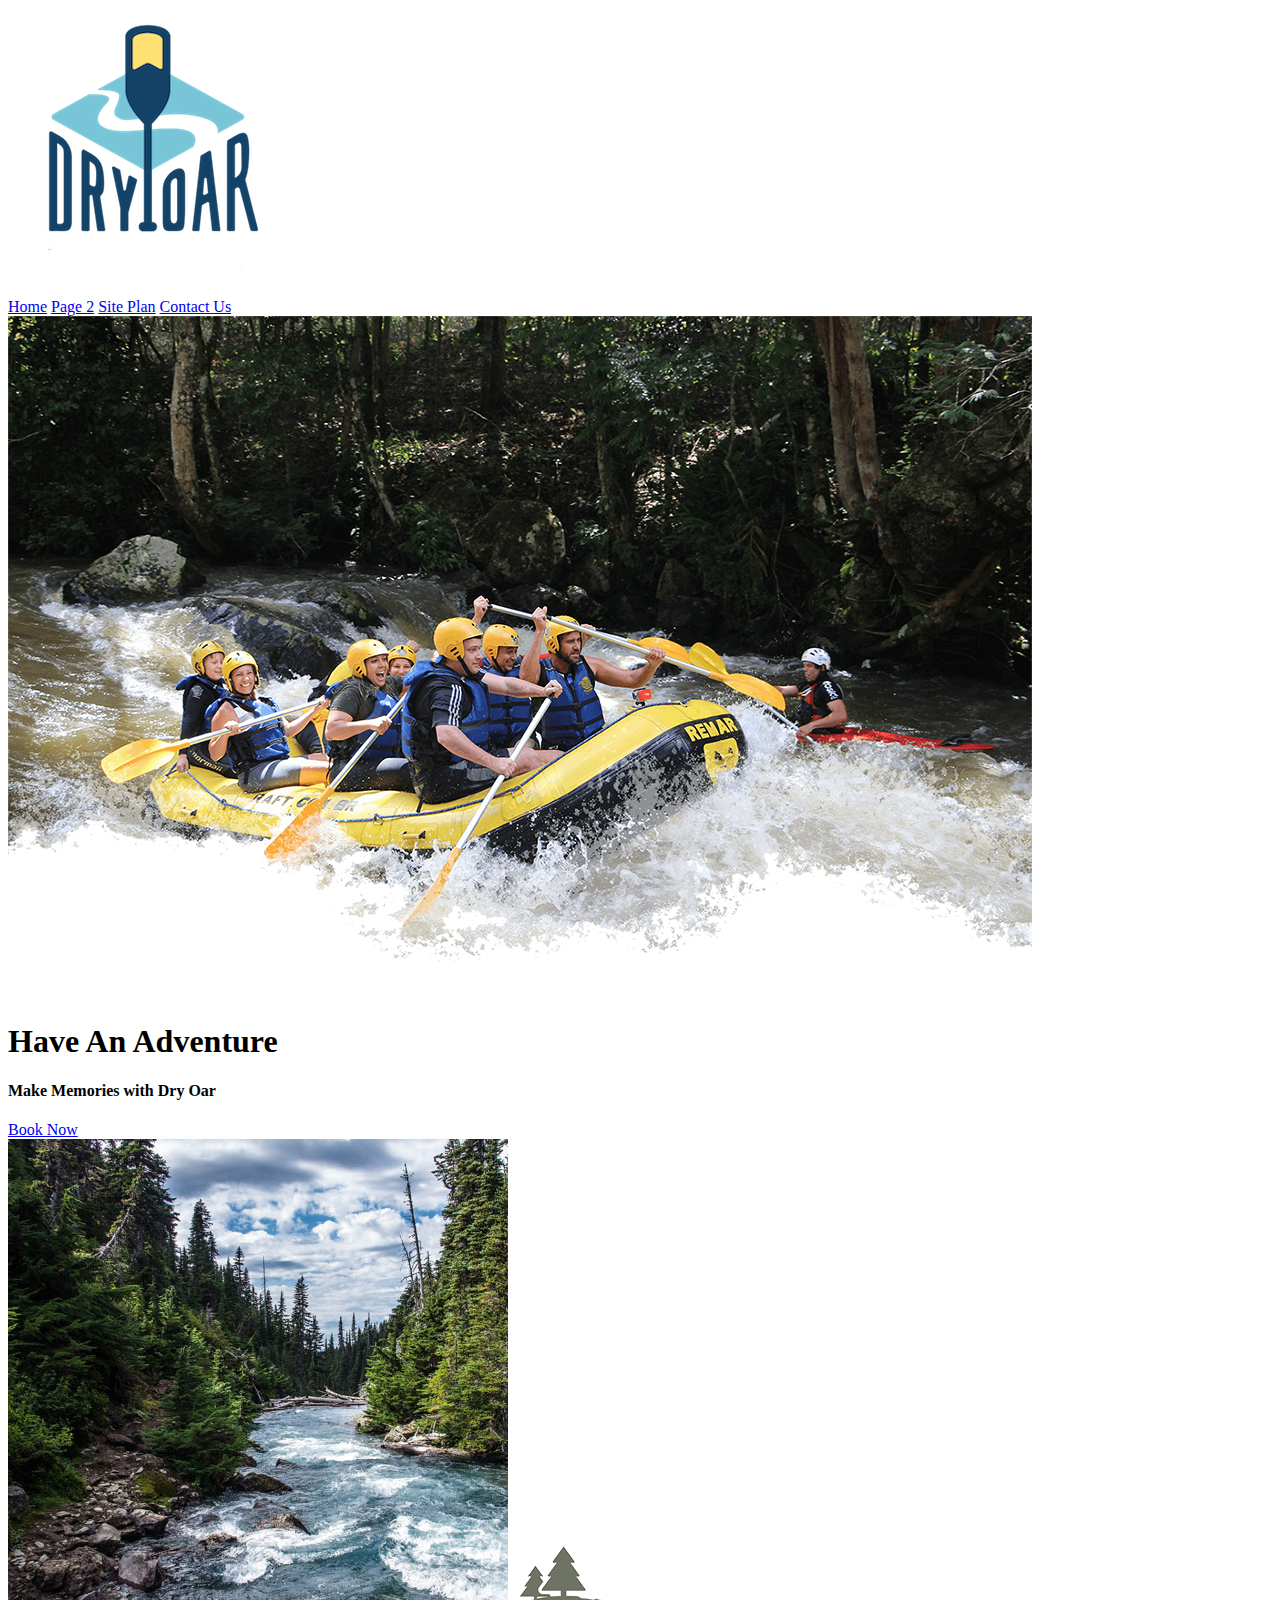
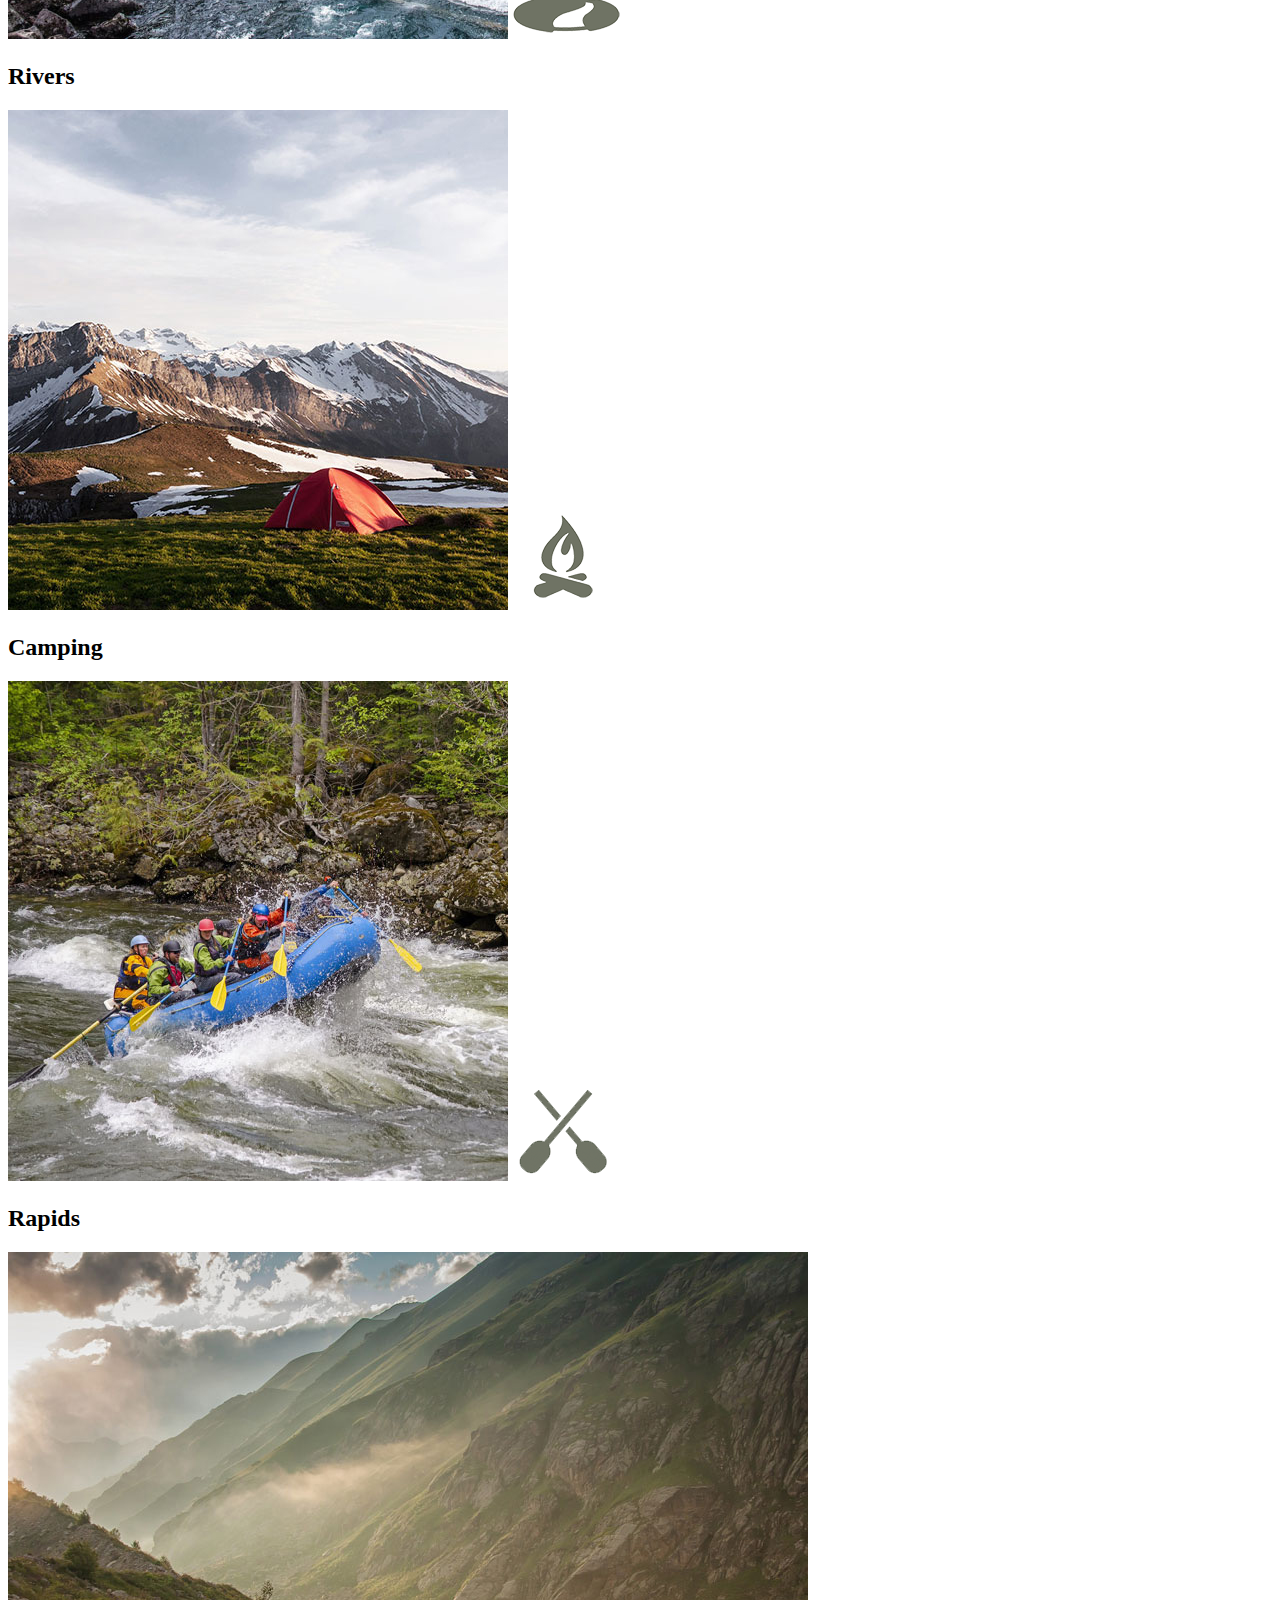
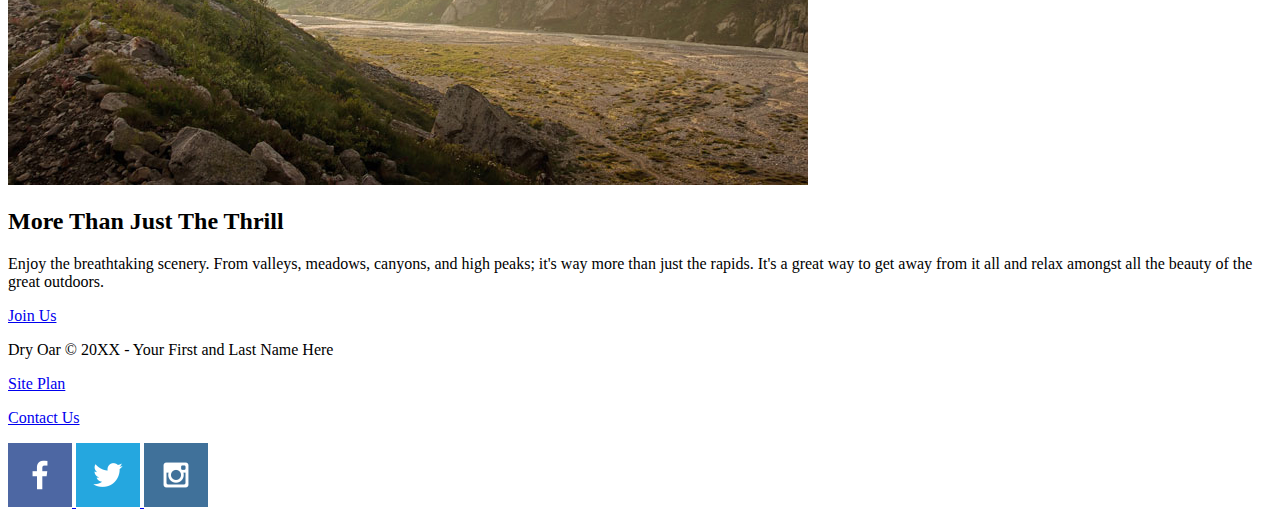
==== index.html @ d39adbf2 "created html for page body and added images" ====
<!DOCTYPE html>
<html lang="en">
<head>
    <meta charset="UTF-8">
    <meta http-equiv="X-UA-Compatible" content="IE=edge">
    <meta name="viewport" content="width=device-width, initial-scale=1.0">
    <title>Rafting Vacations</title>
</head>
<body>
<header>
    <a id="logo_link" href="index.html">
        <img class="logo" src = "images/logo.png", alt="our logo">
    </a>
    <nav>
        <a href="index.html">Home</a>
        <a href="#">Page 2</a>
        <a href="site-plan-rafting.html">Site Plan</a>
        <a href="contact.html">Contact Us</a>
    </nav>
</header>
<div id="hero">
    <div id="hero-box">
        <img id="hero-img" src="images/hero.png" alt="Enjoy Rafting Today!">
    </div>
    <section id="hero-msg">
        <h1 class="home-title">Have An Adventure</h1>
        <h4>Make Memories with Dry Oar </h4>
        <div class='button-box'>
            <a class='book' href="contactus.html">Book Now</a>
        </div>
    </section>
</div>
<main class="home-grid">
    <section class="rivers-card">
        <img class="card-img" src="images/rivers.jpg" alt="river in forest">
        <img class="icon" src="images/river_icon.png" alt="river icon">
        <h2>Rivers</h2>
    </section>
    <section class="camping-card">
        <img class="card-img" src="images/camping.jpg" alt="tent in mountains">
        <img class="icon" src="images/fire_icon.png" alt="fire icon">
        <h2>Camping</h2>
    </section>
    <section class="rapids-card">
        <img class="card-img" src="images/rapids.jpg" alt="rafting boat">
        <img class="icon" src="images/oars.png" alt="oars icon">
        <h2>Rapids</h2>
    </section>
    <img class="mountains" src="images/mountains.jpg" alt="Misty mountains">
    <section class="msg">
        <h2>More Than Just The Thrill</h2>
        <p>Enjoy the breathtaking scenery. From valleys, meadows, canyons, and high peaks; it's way more than just the rapids. It's a great way to get away from it all and relax amongst all the beauty of the great outdoors. </p>
        <a class='join' href="rivers.html">Join Us</a>
    </section>

</main>
<footer>
    <p>Dry Oar &copy; 20XX - Your First and Last Name Here</p>
    <p><a href="site-plan-rafting.html">Site Plan</a></p>
    <p><a href="contactus.html">Contact Us</a></p>
    <div class="social">
        <a href="https://facebook.com">
            <img src="images/facebook.png" alt="fb icon">
        </a>
        <a href="https://twitter.com">
            <img src="images/twitter.png" alt="twitter icon">
        </a>
        <a href="https://instagram.com">
            <img src="images/instagram.png" alt="instagram icon">
        </a>
    </div>
</footer>
</body>
</html>
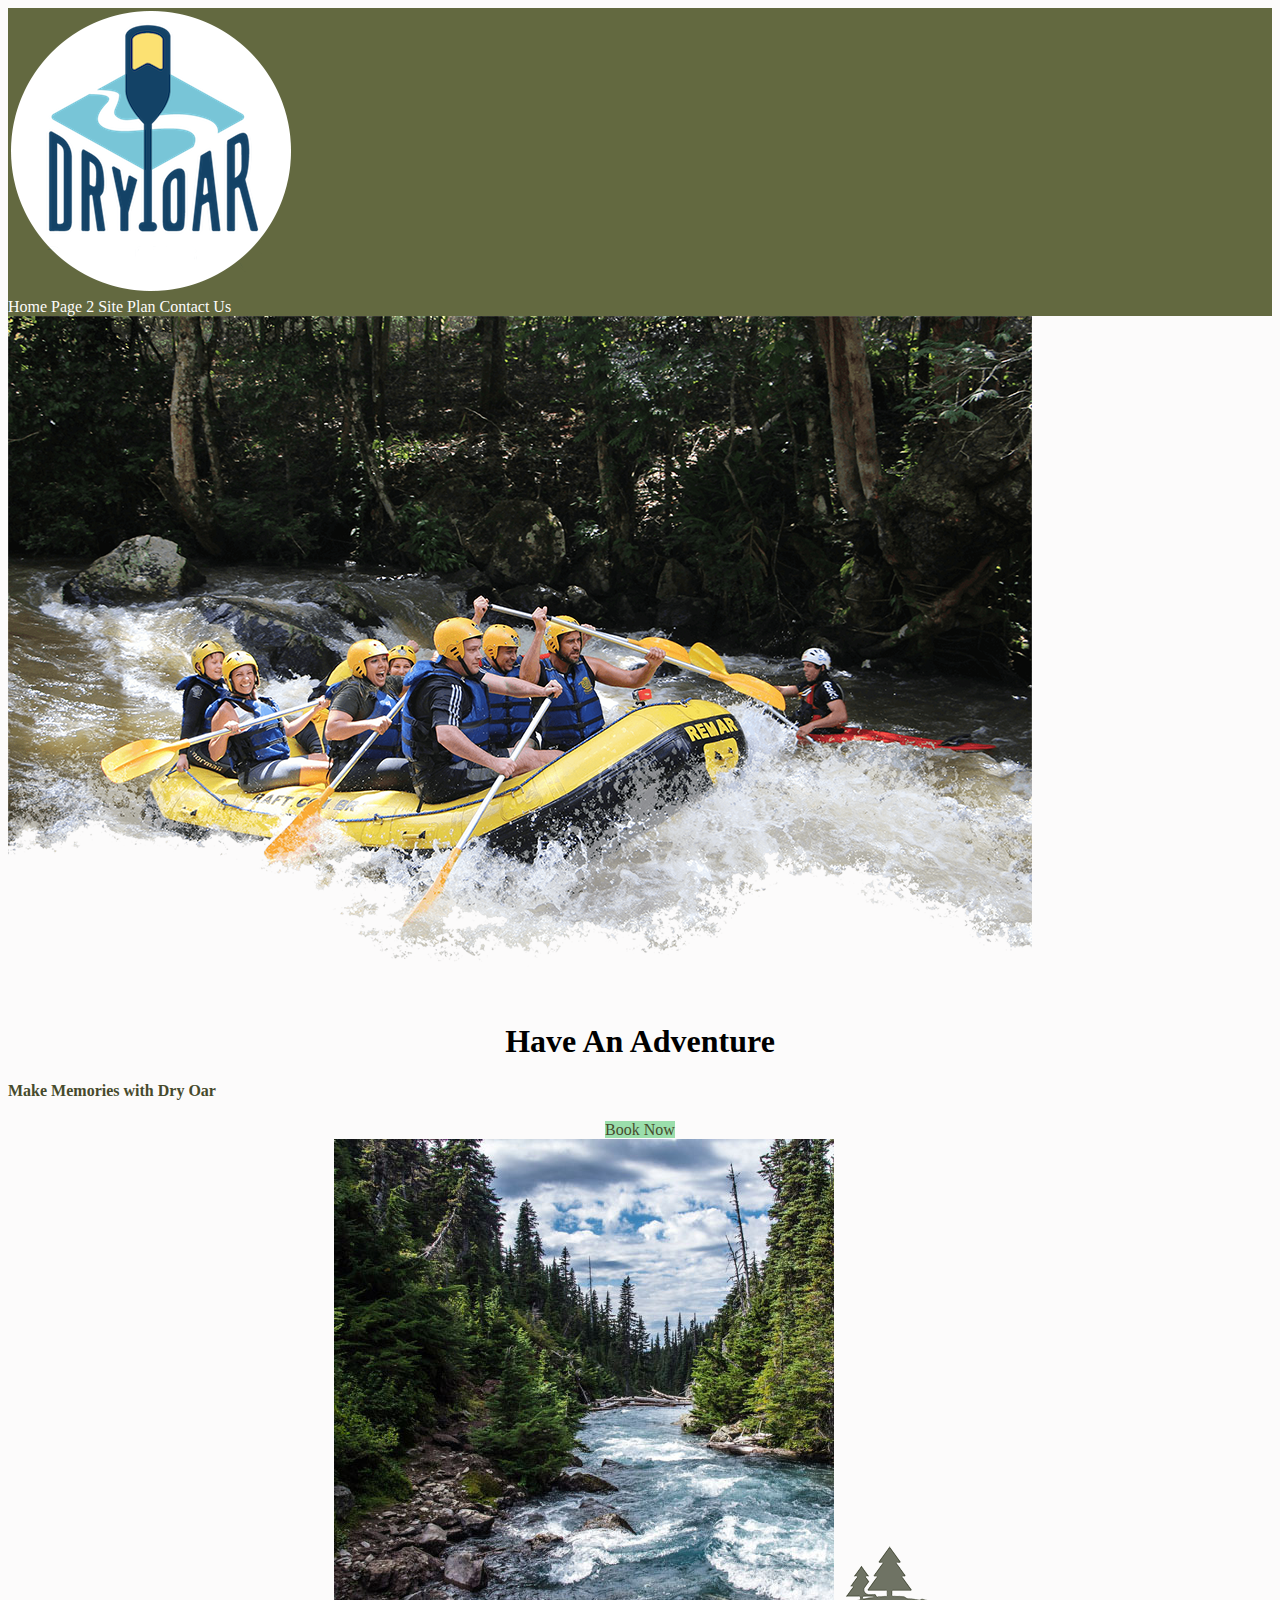
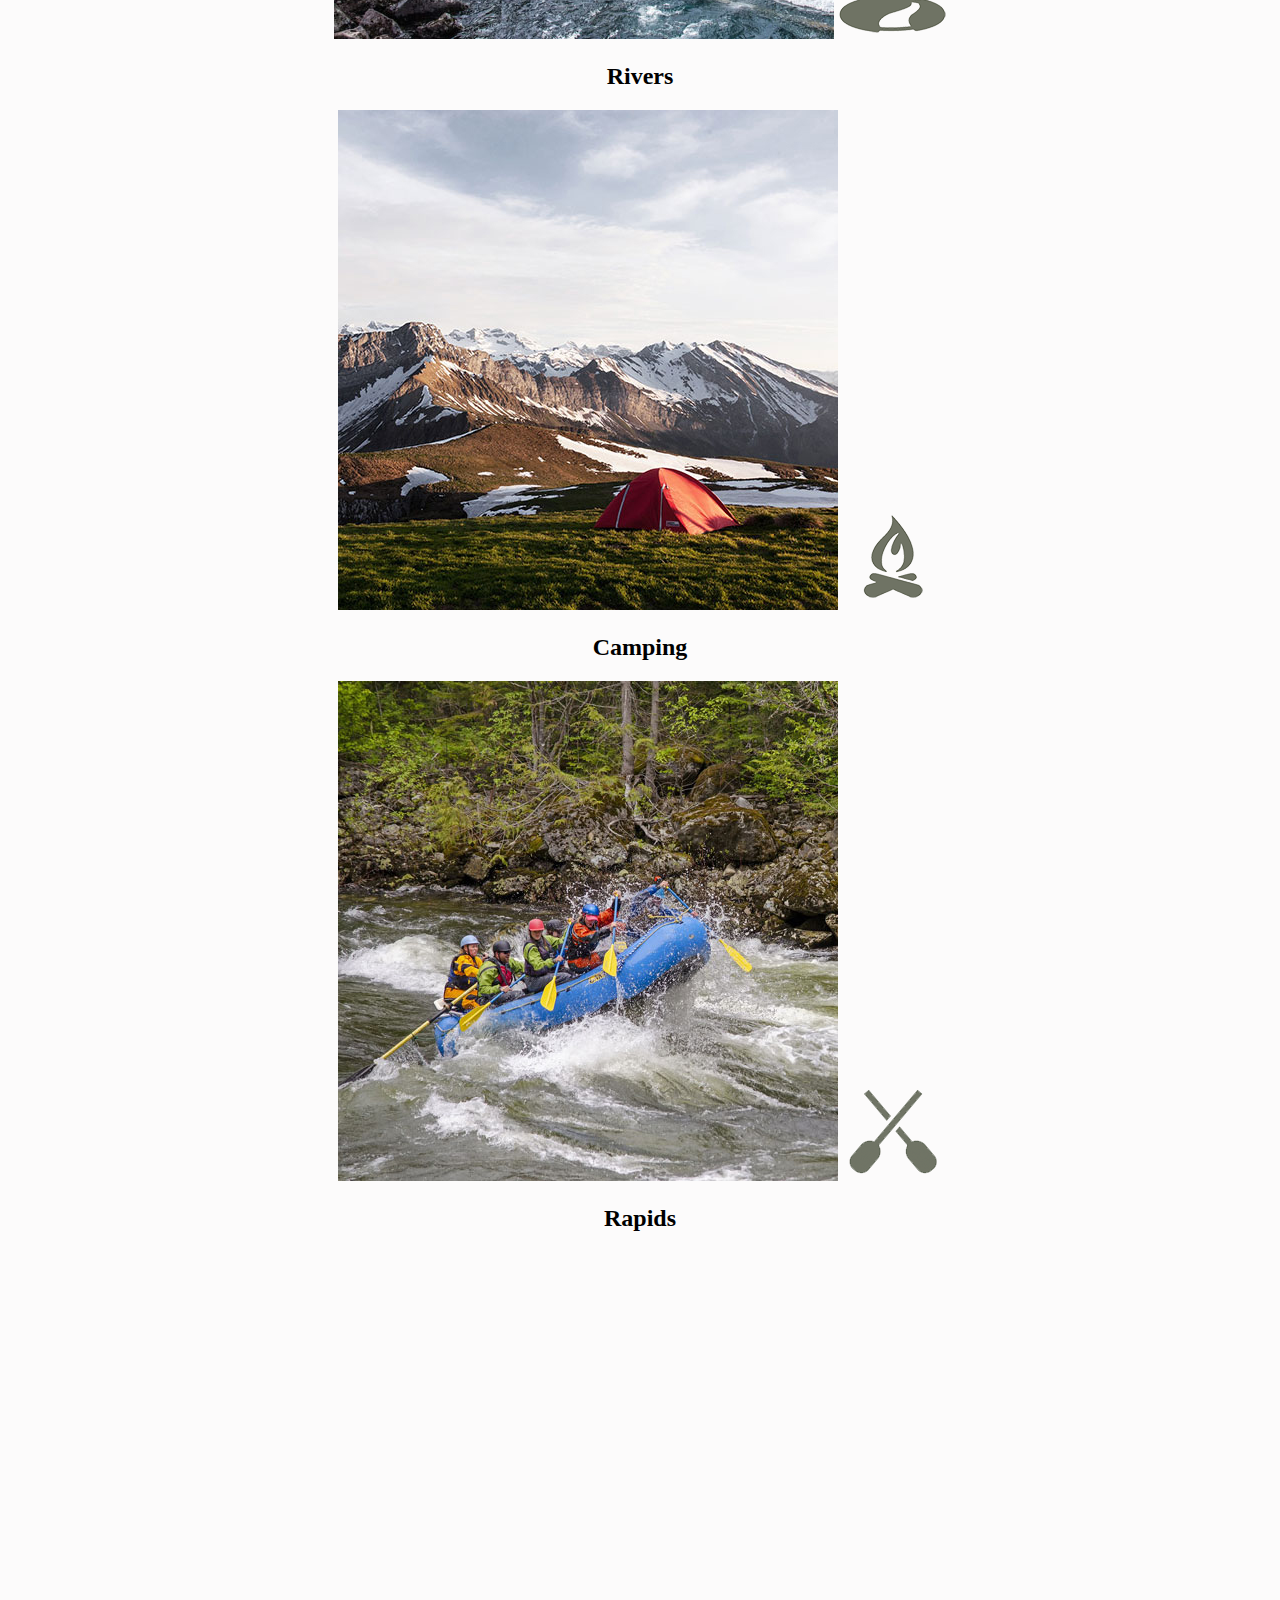
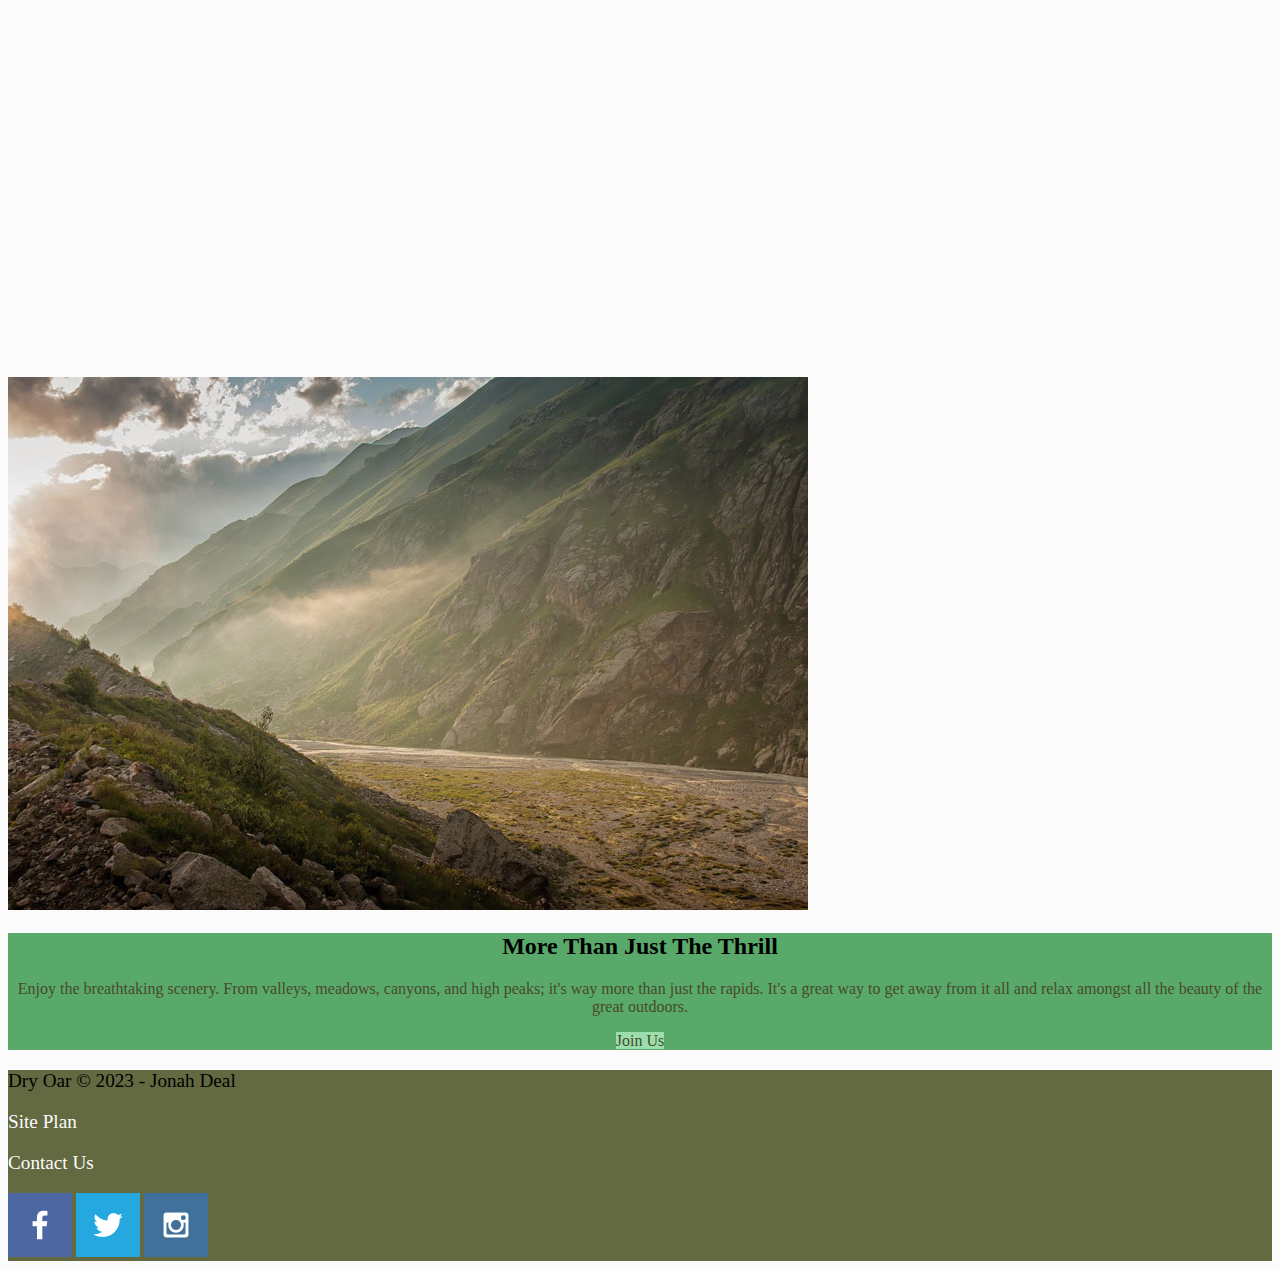
==== commit 26c4e57b: "coloring and some centering" ====
--- a/index.html
+++ b/index.html
@@ -5,8 +5,10 @@
     <meta http-equiv="X-UA-Compatible" content="IE=edge">
     <meta name="viewport" content="width=device-width, initial-scale=1.0">
     <title>Rafting Vacations</title>
+    <link rel="stylesheet" href="styles/styles.css">
 </head>
 <body>
+<div id="content">
 <header>
     <a id="logo_link" href="index.html">
         <img class="logo" src = "images/logo.png", alt="our logo">
@@ -46,26 +48,27 @@
         <img class="icon" src="images/oars.png" alt="oars icon">
         <h2>Rapids</h2>
     </section>
+    <div id="background"></div>
     <img class="mountains" src="images/mountains.jpg" alt="Misty mountains">
     <section class="msg">
         <h2>More Than Just The Thrill</h2>
         <p>Enjoy the breathtaking scenery. From valleys, meadows, canyons, and high peaks; it's way more than just the rapids. It's a great way to get away from it all and relax amongst all the beauty of the great outdoors. </p>
         <a class='join' href="rivers.html">Join Us</a>
     </section>
-
+</div>
 </main>
 <footer>
-    <p>Dry Oar &copy; 20XX - Your First and Last Name Here</p>
+    <p>Dry Oar &copy; 2023 - Jonah Deal</p>
     <p><a href="site-plan-rafting.html">Site Plan</a></p>
     <p><a href="contactus.html">Contact Us</a></p>
     <div class="social">
-        <a href="https://facebook.com">
+        <a href="https://facebook.com" target="_blank">
             <img src="images/facebook.png" alt="fb icon">
         </a>
-        <a href="https://twitter.com">
+        <a href="https://twitter.com" target="_blank">
             <img src="images/twitter.png" alt="twitter icon">
         </a>
-        <a href="https://instagram.com">
+        <a href="https://instagram.com" target="_blank">
             <img src="images/instagram.png" alt="instagram icon">
         </a>
     </div>
--- a/styles/styles.css
+++ b/styles/styles.css
@@ -0,0 +1,82 @@
+:root {
+    /* Define some names */
+    --primary-color: #474A2C   ;
+    --secondary-color: #636940 ;
+    --accent1-color: #59A96A;
+    --accent2-color: #9BDEAC;
+    --accent3-color: #B4E7CE;
+    --offwhite: #fcfbfb
+}
+
+#content {
+    max-width: 1600px;
+    margin: 0 auto;
+}
+header {
+    background-color: var(--secondary-color);
+}
+body {
+    background-color: var(--offwhite);
+
+}
+footer {
+    background-color: var(--secondary-color);
+}
+footer a {
+    text-decoration: none;
+    color: var(--offwhite);
+}
+footer p {
+    font-size: 1.2em;
+}
+footer a:hover {
+    color: var(--accent3-color);
+}
+footer p a:hover {
+    text-decoration: underline;
+}
+nav a {
+    text-align: center;
+    text-decoration: none;
+    color: var(--offwhite);
+}
+nav a:hover {
+    background-color: var(--accent3-color);
+    color: var(--primary-color)
+}
+.book, .join {
+    text-decoration: none;
+    background-color: var(--accent2-color);
+    color: var(--primary-color)
+
+}
+.book:hover, .join:hover {
+    background-color: var(--accent3-color);
+    color: var(--primary-color)
+}
+.msg {
+    background-color: var(--accent1-color);
+}
+.msg h2
+.home-title {
+    color: var(--primary-color);
+}
+.msg p {
+    color: var(--primary-color);
+}
+h4 {
+    color: var(--primary-color);
+}
+
+#hero-msg h1, hero-msg h4 {
+    text-align: center;
+}
+.button-box {
+    text-align: center;
+}
+main section {
+    text-align: center;
+}
+#background {
+    height: 725px;
+}
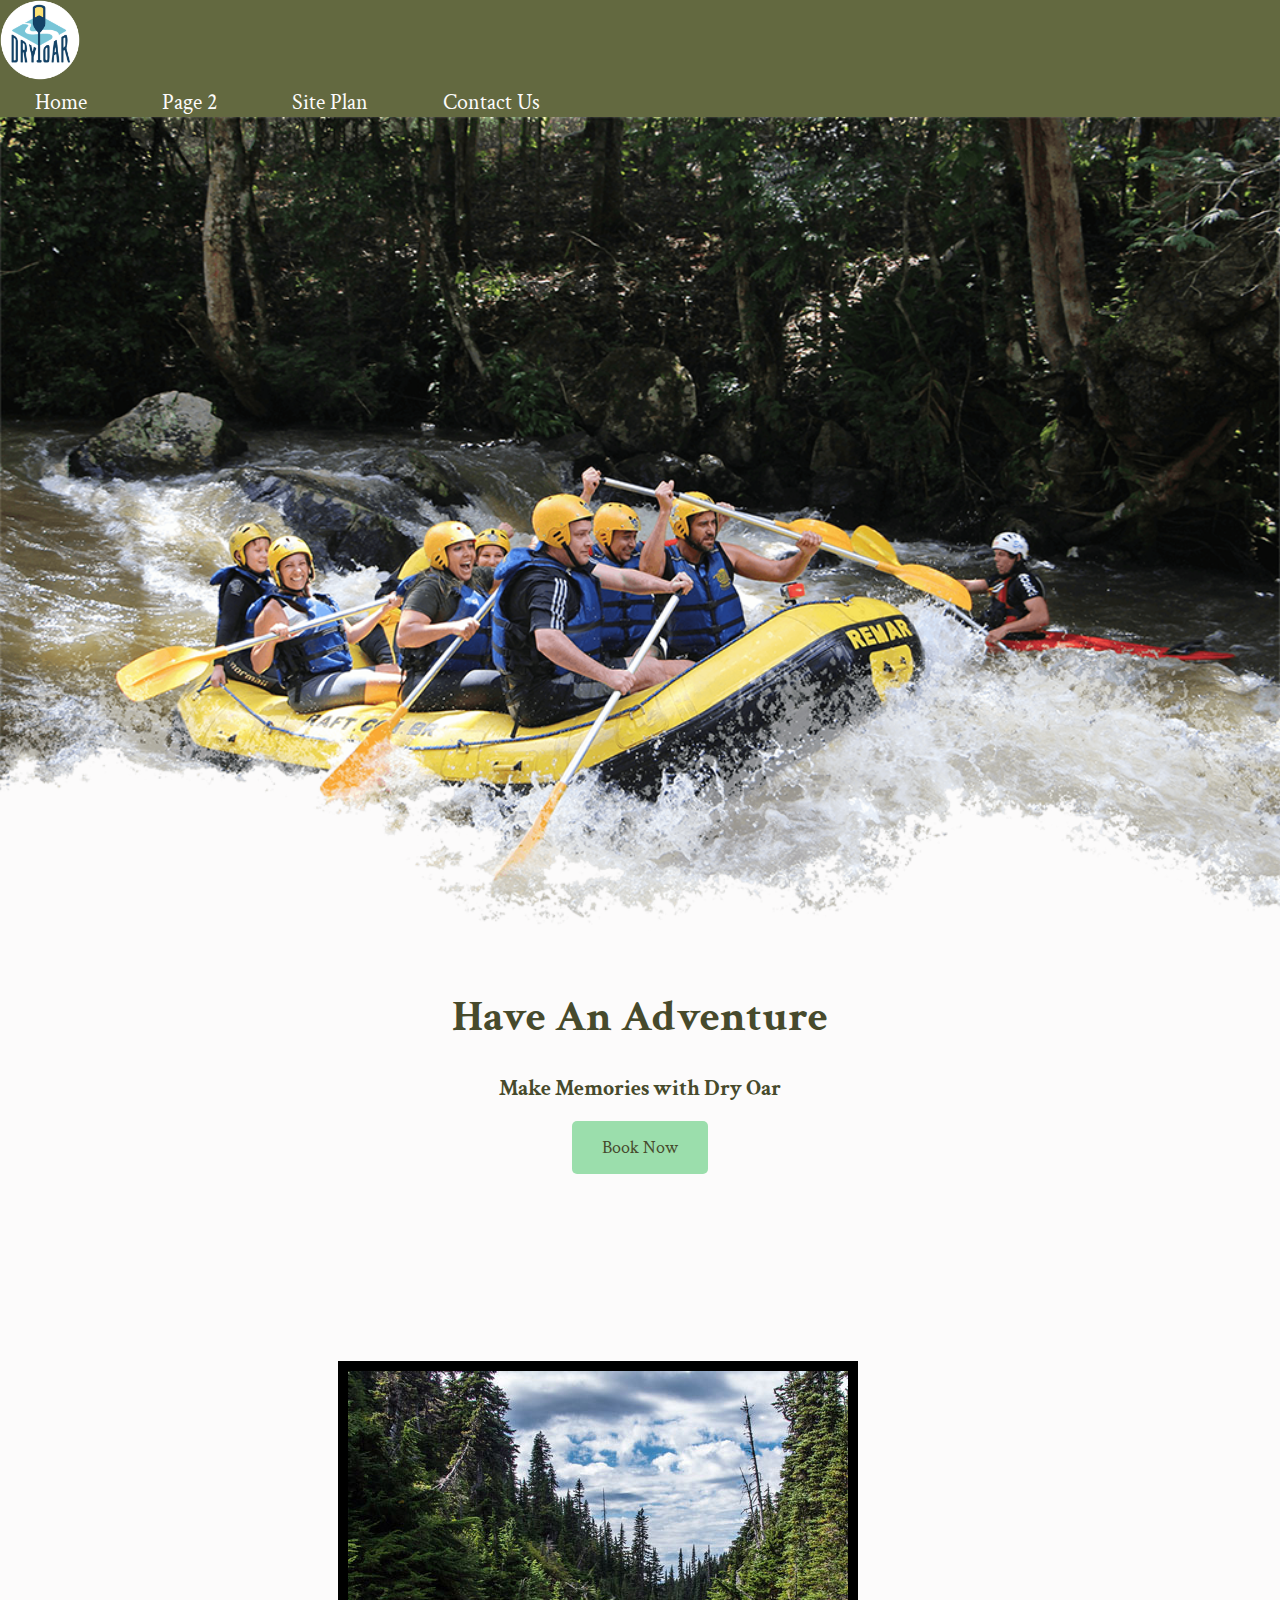
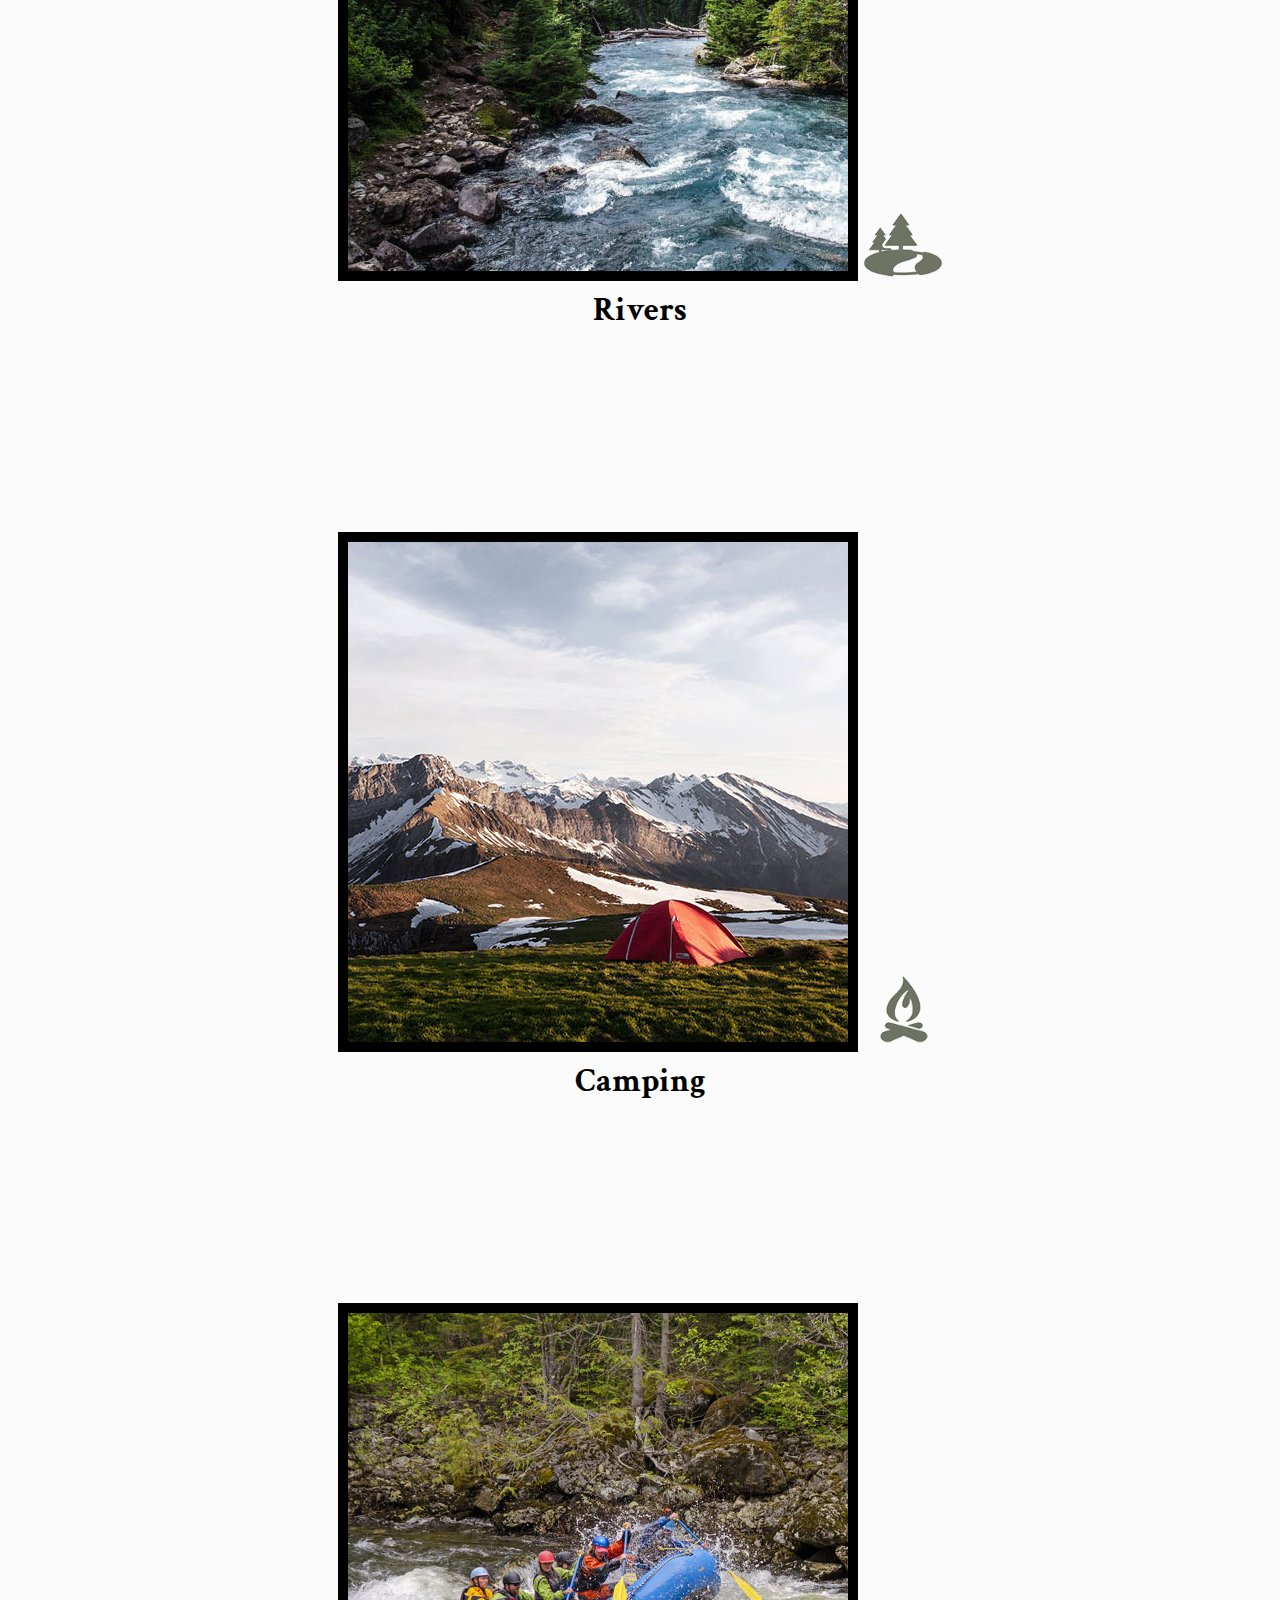
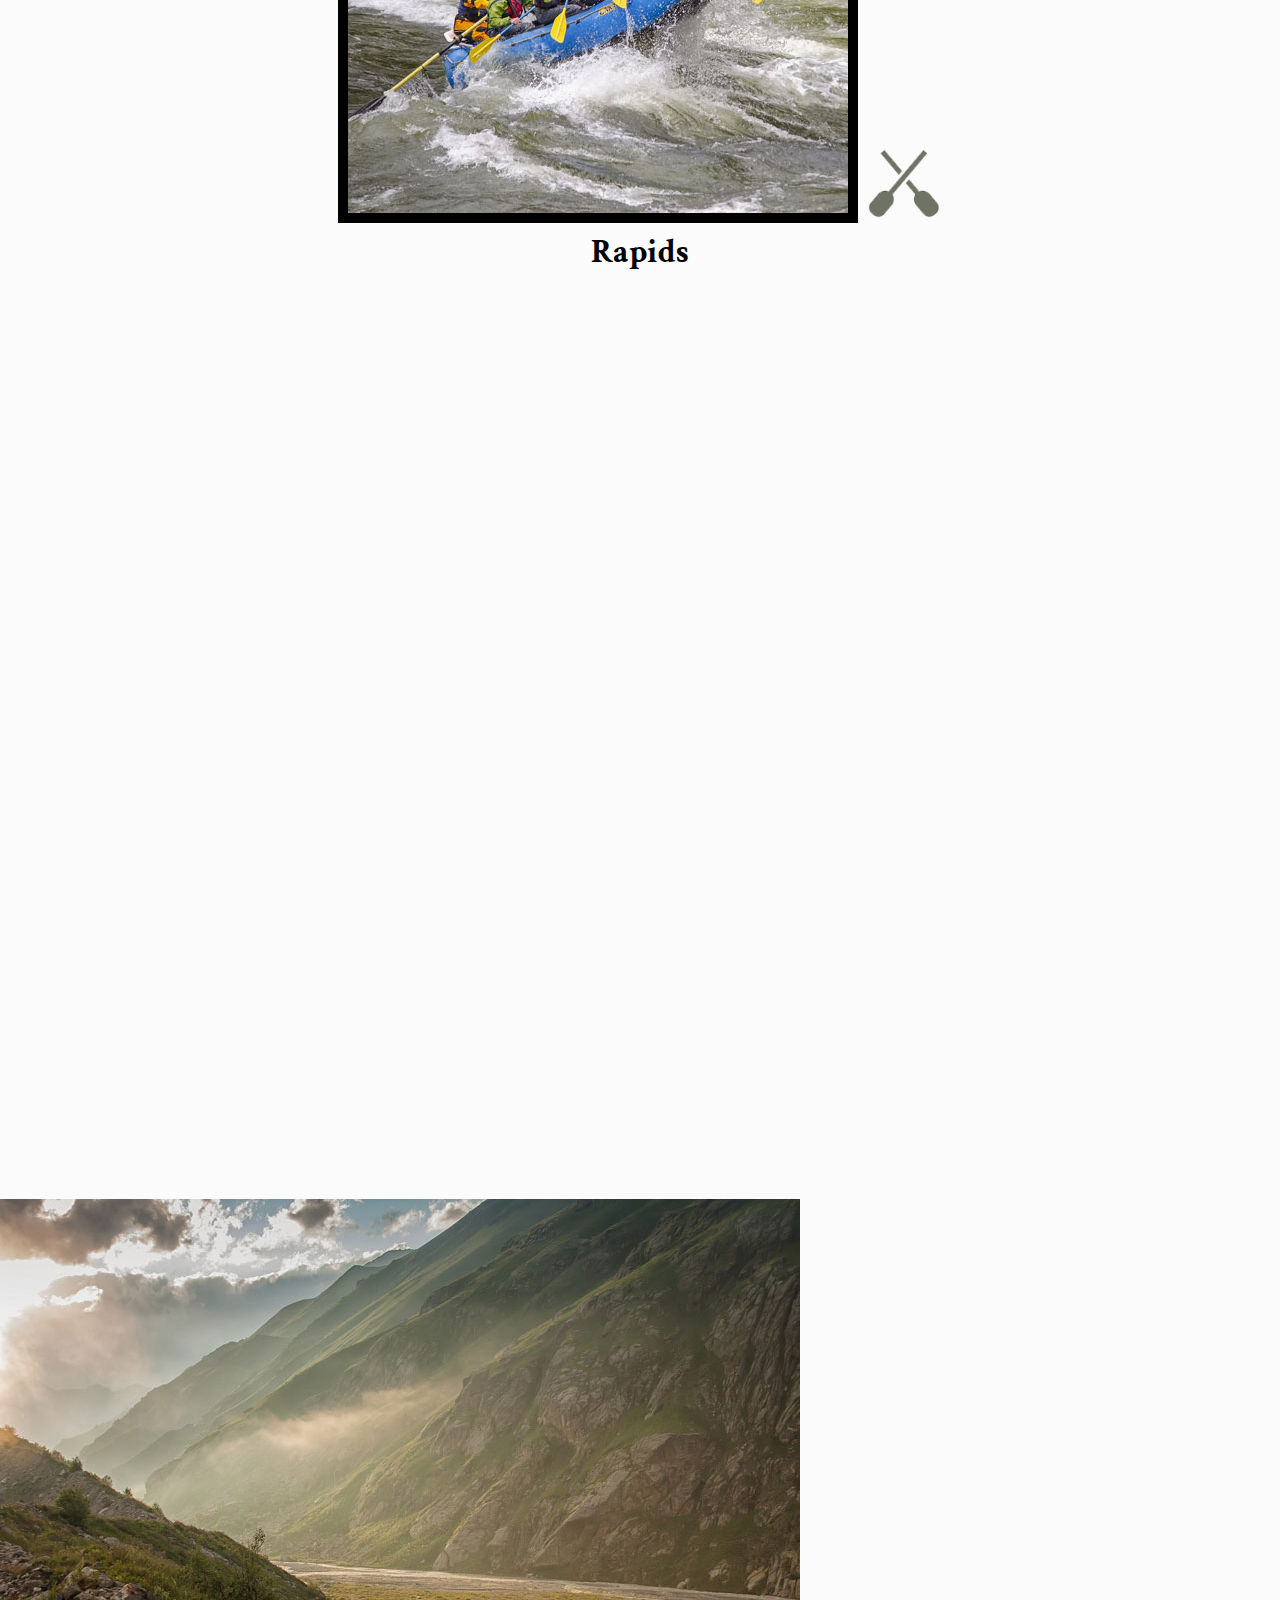
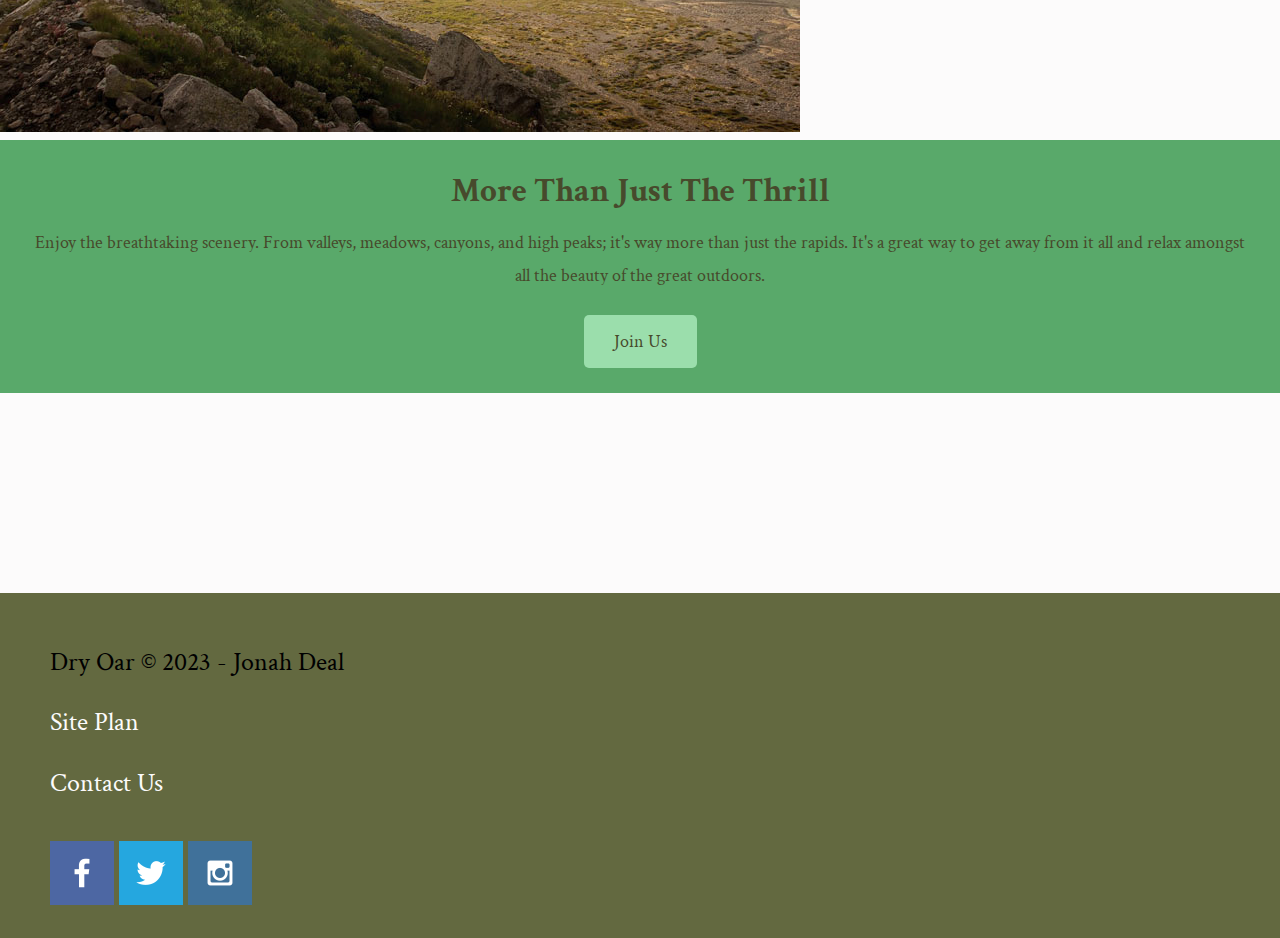
==== commit aaa4bc0d: "commit" ====
--- a/index.html
+++ b/index.html
@@ -55,7 +55,6 @@
         <p>Enjoy the breathtaking scenery. From valleys, meadows, canyons, and high peaks; it's way more than just the rapids. It's a great way to get away from it all and relax amongst all the beauty of the great outdoors. </p>
         <a class='join' href="rivers.html">Join Us</a>
     </section>
-</div>
 </main>
 <footer>
     <p>Dry Oar &copy; 2023 - Jonah Deal</p>
@@ -73,5 +72,6 @@
         </a>
     </div>
 </footer>
+</div>
 </body>
 </html>--- a/styles/styles.css
+++ b/styles/styles.css
@@ -1,3 +1,4 @@
+@import url('https://fonts.googleapis.com/css2?family=Crimson+Text&family=EB+Garamond&family=Lora&display=swap');
 :root {
     /* Define some names */
     --primary-color: #474A2C   ;
@@ -5,7 +6,11 @@
     --accent1-color: #59A96A;
     --accent2-color: #9BDEAC;
     --accent3-color: #B4E7CE;
-    --offwhite: #fcfbfb
+    --offwhite: #fcfbfb;
+
+    --heading-font: Garamond, "Crimson Text", Lora;;
+    --paragraph-font: "Crimson Text", Lora, Garamond;  
+
 }
 
 #content {
@@ -17,10 +22,22 @@
 }
 body {
     background-color: var(--offwhite);
+    font-family: var(--paragraph-font);
+    font-size: 22px;
+    margin: 0;
+    padding: 0;
 
+}
+main section img {
+    box-sizing: border-box;
+}
+h2 {
+    margin: 0;
 }
 footer {
     background-color: var(--secondary-color);
+    padding: 25px 50px;
+    margin-top: 200px;
 }
 footer a {
     text-decoration: none;
@@ -28,6 +45,9 @@
 }
 footer p {
     font-size: 1.2em;
+}
+footer .social img {
+    padding-top: 15px;
 }
 footer a:hover {
     color: var(--accent3-color);
@@ -39,16 +59,20 @@
     text-align: center;
     text-decoration: none;
     color: var(--offwhite);
+    padding: 35px;
 }
 nav a:hover {
     background-color: var(--accent3-color);
-    color: var(--primary-color)
+    color: var(--primary-color);
 }
 .book, .join {
     text-decoration: none;
     background-color: var(--accent2-color);
-    color: var(--primary-color)
-
+    color: var(--primary-color);
+    font-size: 18px;
+    padding: 15px 30px;
+    margin-top: 50px;
+    border-radius: 5px;
 }
 .book:hover, .join:hover {
     background-color: var(--accent3-color);
@@ -56,19 +80,31 @@
 }
 .msg {
     background-color: var(--accent1-color);
+    line-height: 1.5em;
+    padding: 35px;
 }
-.msg h2
-.home-title {
+.msg h2 {
     color: var(--primary-color);
+    font-family: var(--heading-font);
 }
 .msg p {
     color: var(--primary-color);
+    font-size: .8em;
+    padding-bottom: 15px;
+
 }
+.home-title {
+    color: var(--primary-color);
+    font-family: var(--heading-font);
+    font-size: 2em;
+    margin-top: 10px;
+}
+
 h4 {
     color: var(--primary-color);
 }
 
-#hero-msg h1, hero-msg h4 {
+#hero-msg h1, #hero-msg h4 {
     text-align: center;
 }
 .button-box {
@@ -80,3 +116,25 @@
 #background {
     height: 725px;
 }
+.logo {
+    width: 80px;
+}
+.icon {
+    width: 80px;
+    padding-top: 10px;
+}
+#hero-img {
+    width: 100%
+}
+
+#logo-link {
+    padding-top: 5px;
+}
+
+.rivers-card, .camping-card, .rapids-card {
+    margin: 200px 0;
+}
+
+.card-img {
+    border: 10px solid black; /*TODO check color*/
+}
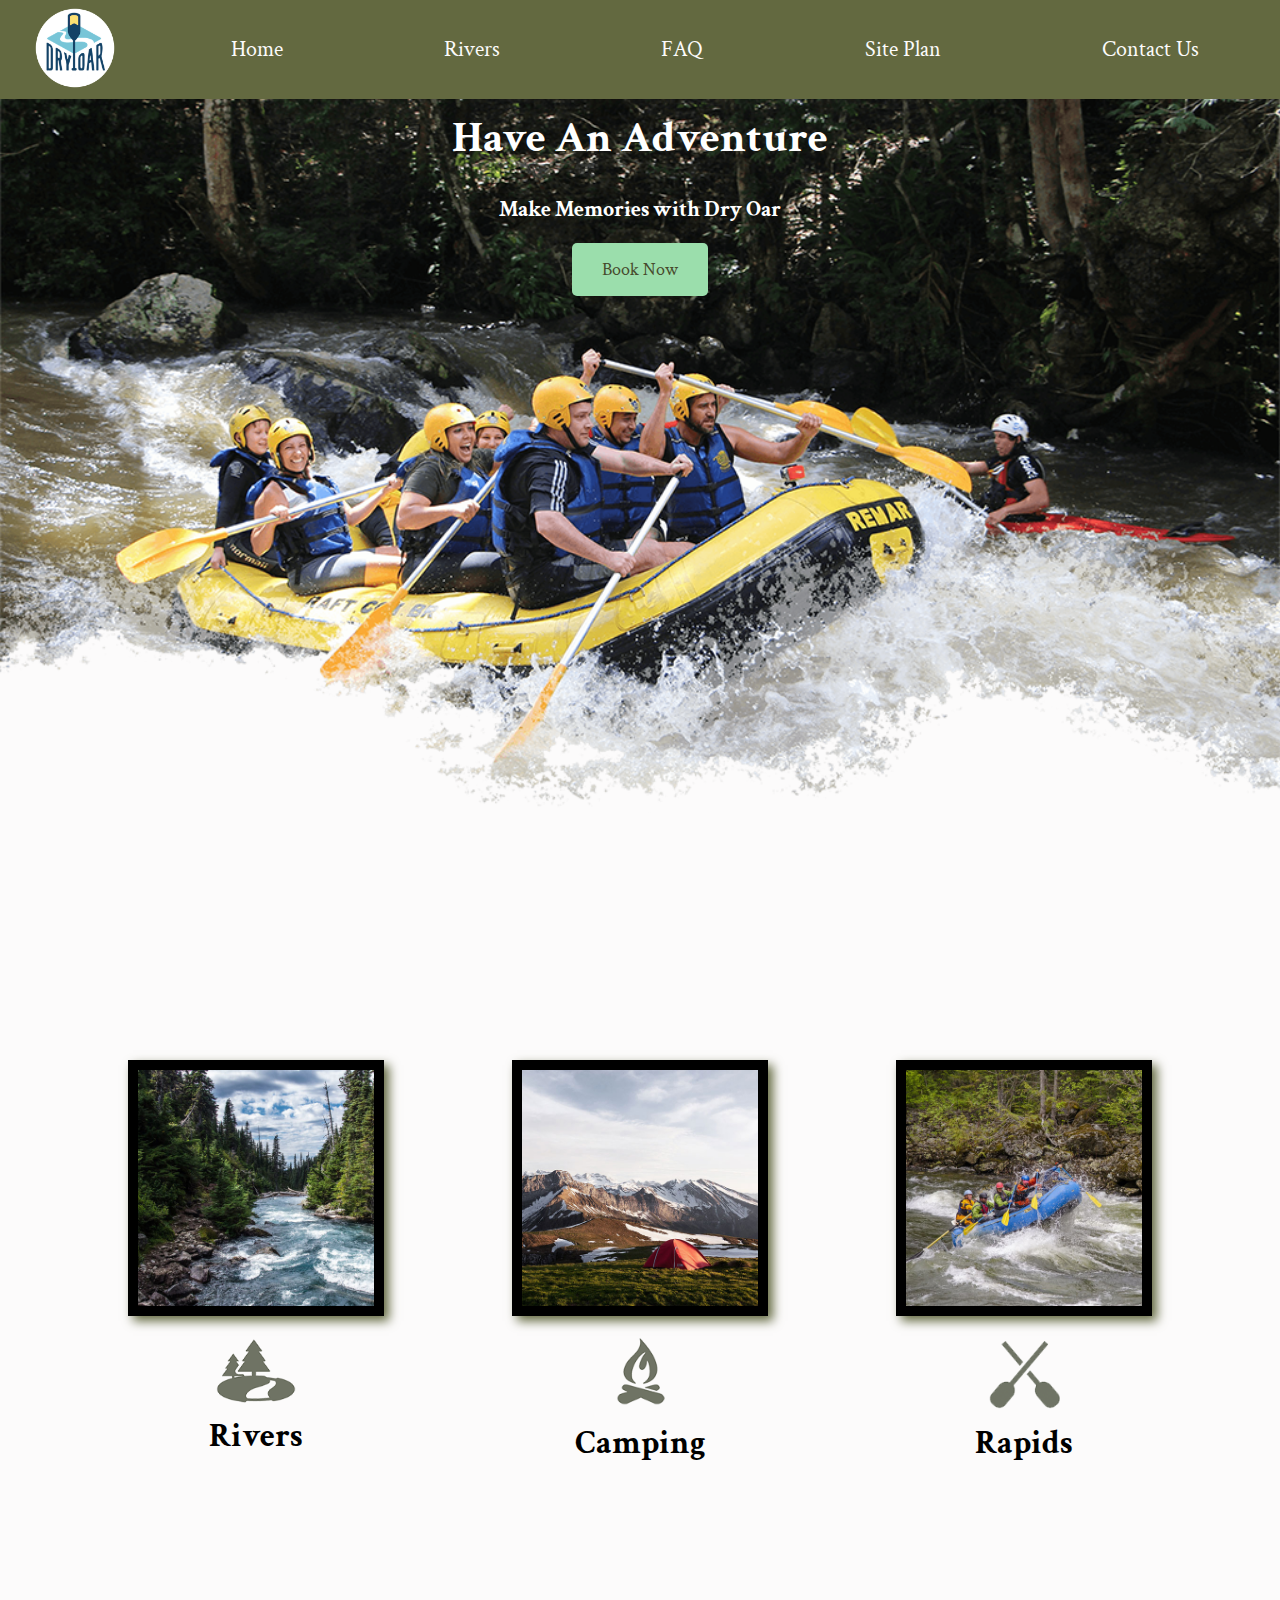
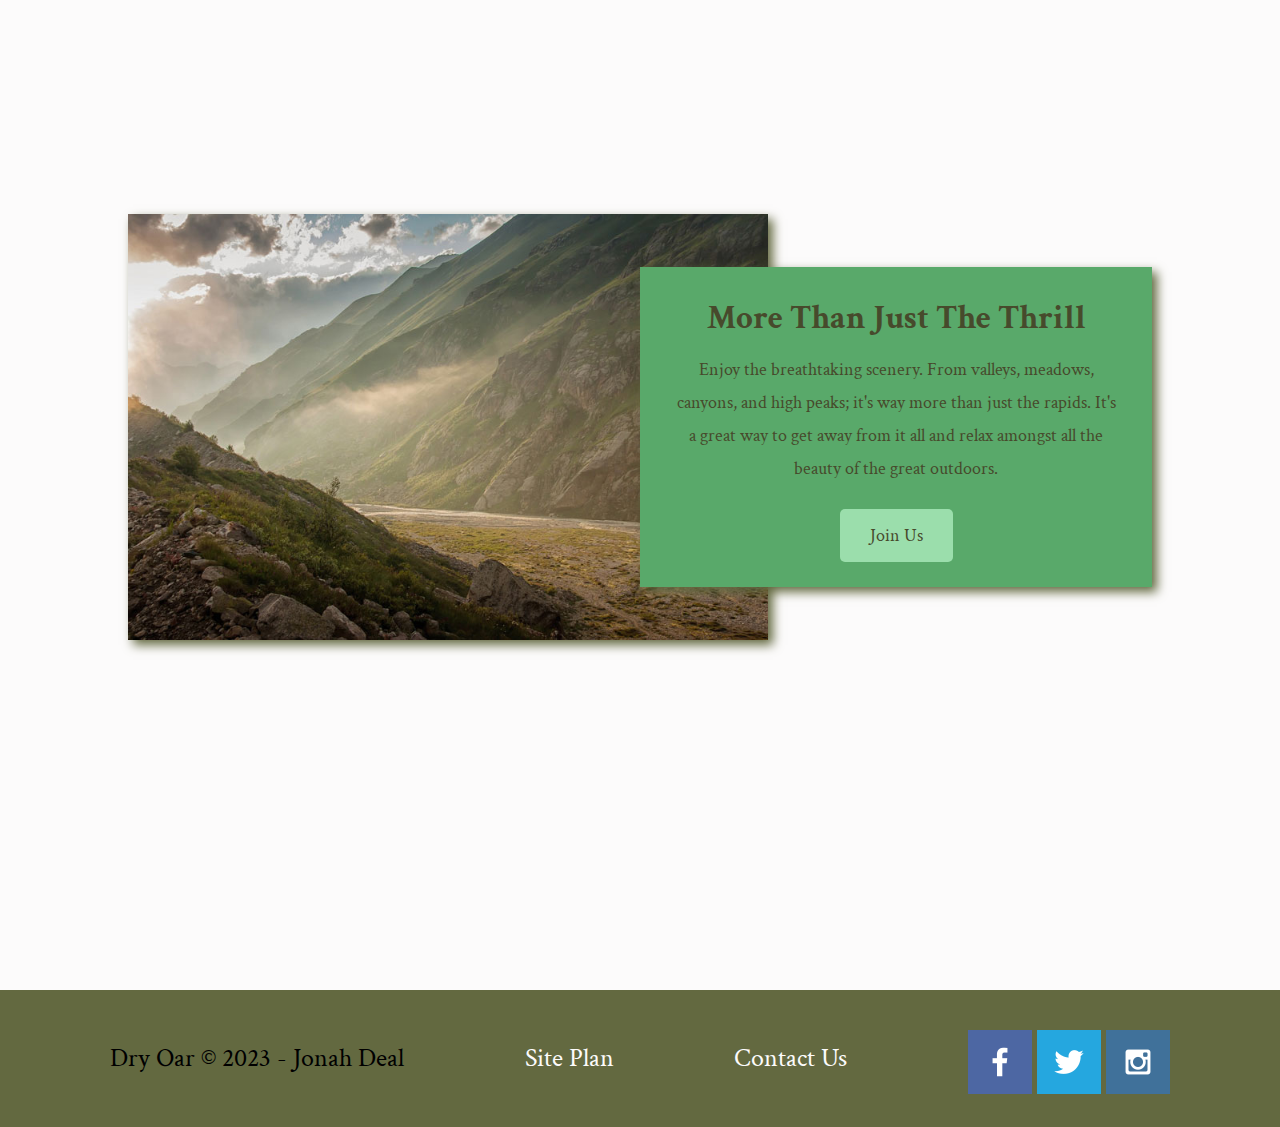
==== commit c8e6ec43: "final" ====
--- a/index.html
+++ b/index.html
@@ -9,17 +9,18 @@
 </head>
 <body>
 <div id="content">
-<header>
-    <a id="logo_link" href="index.html">
-        <img class="logo" src = "images/logo.png", alt="our logo">
-    </a>
-    <nav>
-        <a href="index.html">Home</a>
-        <a href="#">Page 2</a>
-        <a href="site-plan-rafting.html">Site Plan</a>
-        <a href="contact.html">Contact Us</a>
-    </nav>
-</header>
+    <header>
+        <a id="logo_link" href="index.html">
+            <img class="logo" src="images/logo.png" alt="our logo">
+        </a>
+        <nav>
+            <a href="index.html">Home</a>
+            <a href="rivers.html">Rivers</a>
+            <a href="faq.html">FAQ</a>
+            <a href="site-plan-rafting.html">Site Plan</a>
+            <a href="contact.html">Contact Us</a>
+        </nav>
+    </header>
 <div id="hero">
     <div id="hero-box">
         <img id="hero-img" src="images/hero.png" alt="Enjoy Rafting Today!">
--- a/styles/styles.css
+++ b/styles/styles.css
@@ -19,6 +19,8 @@
 }
 header {
     background-color: var(--secondary-color);
+    display: grid;
+    grid-template-columns: 150px auto;
 }
 body {
     background-color: var(--offwhite);
@@ -26,7 +28,14 @@
     font-size: 22px;
     margin: 0;
     padding: 0;
-
+}
+nav {
+    display: flex;
+    justify-content: space-around;
+}
+main {
+    display: grid;
+    grid-template-columns: 1fr 1fr 1fr 1fr 1fr 1fr 1fr 1fr 1fr 1fr;
 }
 main section img {
     box-sizing: border-box;
@@ -38,6 +47,9 @@
     background-color: var(--secondary-color);
     padding: 25px 50px;
     margin-top: 200px;
+    display: flex;
+    justify-content: space-around;
+    align-items: center;
 }
 footer a {
     text-decoration: none;
@@ -82,6 +94,7 @@
     background-color: var(--accent1-color);
     line-height: 1.5em;
     padding: 35px;
+    box-shadow: 5px 5px 10px var(--secondary-color);
 }
 .msg h2 {
     color: var(--primary-color);
@@ -104,8 +117,25 @@
     color: var(--primary-color);
 }
 
+#hero {
+    display: grid;
+    grid-template-columns: 1fr 3fr 1fr;
+    margin-top: -100px;
+}
+
+#hero-box {
+    grid-column: 1/4;
+    grid-row: 1/3;
+    z-index: -1;
+}
+#hero-msg {
+    grid-column: 2/3;
+    grid-row: 1/2;
+    margin-top: 100px;
+}
 #hero-msg h1, #hero-msg h4 {
     text-align: center;
+    color: white;
 }
 .button-box {
     text-align: center;
@@ -127,8 +157,10 @@
     width: 100%
 }
 
-#logo-link {
+#logo_link {
     padding-top: 5px;
+    justify-self: center;
+    align-self: center;
 }
 
 .rivers-card, .camping-card, .rapids-card {
@@ -136,5 +168,81 @@
 }
 
 .card-img {
-    border: 10px solid black; /*TODO check color*/
-}
+    width: 100%;
+    border: 10px solid black;
+    transition: transform .5s;
+    box-shadow: 5px 5px 10px var(--secondary-color);
+}
+.card-img:hover {
+    opacity: .6;
+    transform: scale(1.1);
+}
+.rivers-card {
+    grid-column: 2/4;
+    grid-row: 2/3;
+}
+.camping-card {
+    grid-column: 5/7;
+    grid-row: 2/3;
+}
+.rapids-card {
+    grid-column: 8/10;
+    grid-row: 2/3;
+}
+.mountains {
+    width: 100%;
+    grid-column: 2/7;
+    grid-row: 5/8;
+    box-shadow: 5px 5px 10px var(--secondary-color);
+}
+.msg {
+    grid-column: 6/10;
+    grid-row: 6/7;
+}
+#background {
+    grid-column: 1/11;
+    grid-row: 4/9;
+}
+
+
+@media screen and (max-width: 900px) {
+    #hero, .home-grid {
+        display: block;
+        height: auto;
+    }
+    nav, footer {
+        flex-direction: column;
+    }
+    nav a {
+        display: block;
+        padding: 15px;
+    }
+    #hero {
+        margin-top: 0;
+    }
+    #hero-msg {
+        margin-top: 0;
+    }
+    #hero-msg h4 {
+        display: none;
+    }
+    .home-title {
+        font-size: 25px;
+        color: #6f7364;
+    }
+    .rivers-card, .camping-card, .rapids-card { 
+        margin: 50px auto;
+        width: 60%;
+    }
+    #background {
+        display: none;
+    }
+    .mountains, .msg {
+        width: 80%;
+        display: block;
+        margin: 0 auto;
+    }
+    footer {
+        margin-top: 25px;
+    }
+}
